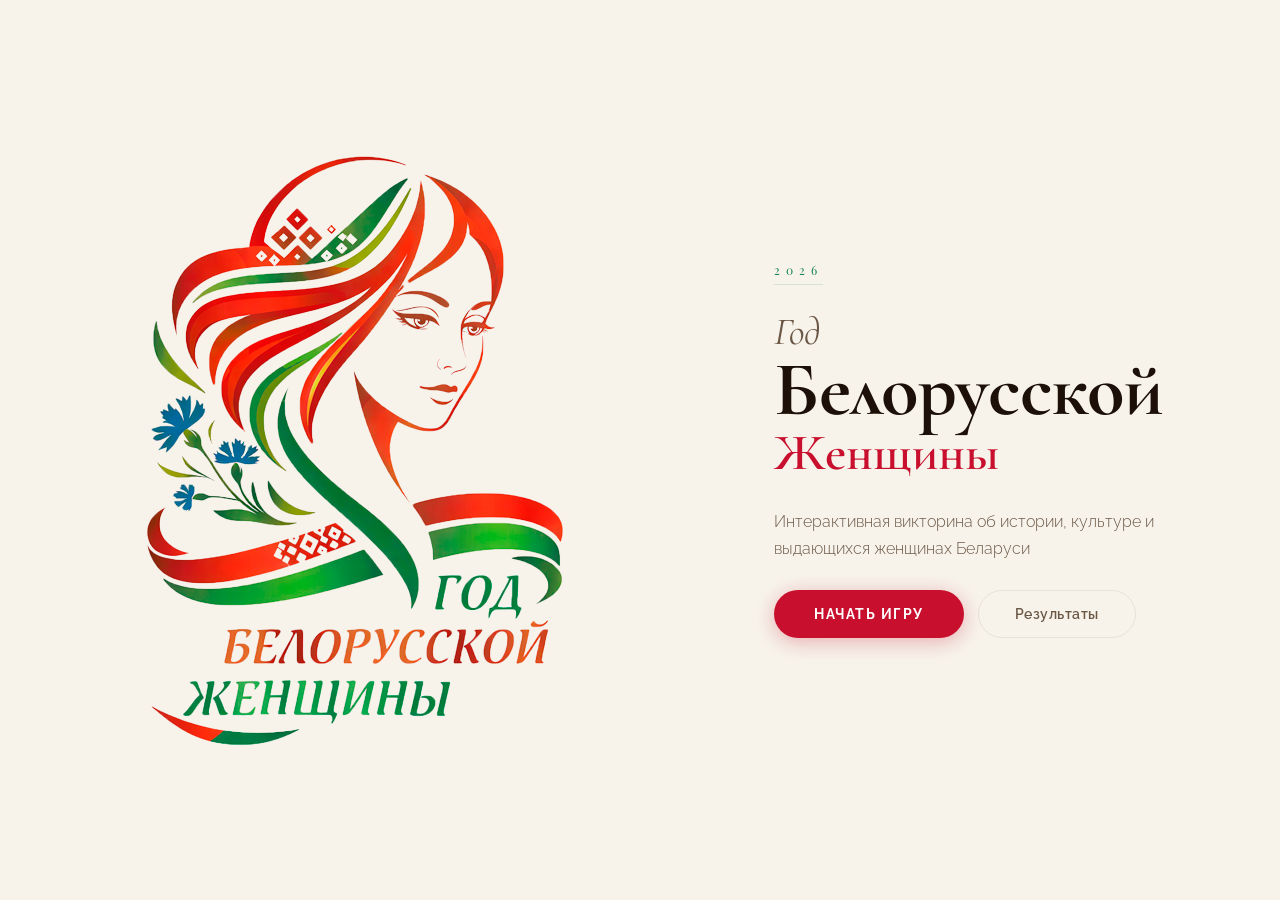
==== index.html @ 787e63ac "Add files via upload" ====
<!DOCTYPE html>
<html lang="ru">
<head>
<meta charset="UTF-8">
<meta name="viewport" content="width=device-width, initial-scale=1.0">
<title>Год Белорусской Женщины — 2025</title>
<link rel="preconnect" href="https://fonts.googleapis.com">
<link href="https://fonts.googleapis.com/css2?family=Cormorant+Garamond:ital,wght@0,400;0,600;0,700;1,400&family=Raleway:wght@300;400;600;700&family=Playfair+Display+SC:wght@400;700&display=swap" rel="stylesheet">
<link rel="stylesheet" href="style.css">
</head>
<body>

<canvas id="bg-canvas"></canvas>

<!-- ════════ ГЛАВНАЯ ════════ -->
<section id="screen-home" class="screen active">
  <div class="home-grid">
    <div class="home-left">
      <div class="year-badge">2026</div>
      <h1 class="home-title">
        <span class="line-sm">Год</span>
        <span class="line-lg">Белорусской</span>
        <span class="line-md">Женщины</span>
      </h1>
      <p class="home-desc">Интерактивная викторина об истории, культуре и выдающихся женщинах Беларуси</p>
      <div class="home-score-row" id="home-score-row" style="display:none">
        <div class="hs-score"><span class="hs-num" id="hs-num">0</span> очков</div>
        <div class="hs-level" id="hs-level">Новичок</div>
      </div>
      <div class="home-actions">
        <button class="cta-btn" onclick="showScreen('screen-menu')">Начать игру</button>
        <button class="ghost-btn" onclick="showScreen('screen-results')">Результаты</button>
      </div>
    </div>
    <div class="home-right">
      <img src="logo.png" alt="">
    </div>
  </div>
</section>

<!-- ════════ МЕНЮ ════════ -->
<section id="screen-menu" class="screen">
  <header class="top-bar">
    <button class="nav-back" onclick="showScreen('screen-home')">&#8592; Главная</button>
    <div class="top-bar-score">
      <span class="tbs-label">Очки</span>
      <span class="tbs-val" id="menu-score-val">0</span>
    </div>
  </header>
  <div class="page-head">
    <h2 class="page-title">Выберите задание</h2>
    <div class="title-rule"></div>
  </div>
  <div class="menu-grid" id="menu-grid">
    <div class="mcard" data-cat="famous" onclick="startQuiz('famous')">
      <div class="mcard-num">01</div>
      <div class="mcard-body">
        <h3 class="mcard-title">Известные женщины</h3>
        <p class="mcard-desc">Выдающиеся белоруски, вписавшие своё имя в историю</p>
        <div class="mcard-meta">
          <span class="mcard-count">10 вопросов</span>
          <div class="mcard-stars" id="stars-famous"></div>
        </div>
      </div>
    </div>
    <div class="mcard" data-cat="history" onclick="startQuiz('history')">
      <div class="mcard-num">02</div>
      <div class="mcard-body">
        <h3 class="mcard-title">История и культура</h3>
        <p class="mcard-desc">Традиции, праздники и культурное наследие Беларуси</p>
        <div class="mcard-meta">
          <span class="mcard-count">10 вопросов</span>
          <div class="mcard-stars" id="stars-history"></div>
        </div>
      </div>
    </div>
    <div class="mcard" data-cat="modern" onclick="startQuiz('modern')">
      <div class="mcard-num">03</div>
      <div class="mcard-body">
        <h3 class="mcard-title">Современность</h3>
        <p class="mcard-desc">Беларусь сегодня — достижения и современные реалии</p>
        <div class="mcard-meta">
          <span class="mcard-count">10 вопросов</span>
          <div class="mcard-stars" id="stars-modern"></div>
        </div>
      </div>
    </div>
    <div class="mcard" data-cat="puzzle" onclick="showScreen('screen-puzzle')">
      <div class="mcard-num">04</div>
      <div class="mcard-body">
        <h3 class="mcard-title">Пазл</h3>
        <p class="mcard-desc">Собери портрет и узнай историю выдающейся белоруски</p>
        <div class="mcard-meta">
          <span class="mcard-count">3 портрета</span>
          <div class="mcard-stars" id="stars-puzzle"></div>
        </div>
      </div>
    </div>
    <div class="mcard" data-cat="riddles" onclick="showScreen('screen-riddles')">
      <div class="mcard-num">05</div>
      <div class="mcard-body">
        <h3 class="mcard-title">Загадки</h3>
        <p class="mcard-desc">Ребусы и загадки о культуре, природе и истории Беларуси</p>
        <div class="mcard-meta">
          <span class="mcard-count">8 загадок</span>
          <div class="mcard-stars" id="stars-riddles"></div>
        </div>
      </div>
    </div>
    <div class="mcard" data-cat="flower" onclick="showScreen('screen-flower')">
      <div class="mcard-num">06</div>
      <div class="mcard-body">
        <h3 class="mcard-title">Цветок качеств</h3>
        <p class="mcard-desc">Семь прекрасных граней белорусской женщины</p>
        <div class="mcard-meta">
          <span class="mcard-count">7 качеств</span>
        </div>
      </div>
    </div>
    <div class="mcard mcard-results" onclick="showScreen('screen-results')">
      <div class="mcard-num">&#9670;</div>
      <div class="mcard-body">
        <h3 class="mcard-title">Мои результаты</h3>
        <p class="mcard-desc">Достижения, уровень и итоговый счёт</p>
        <div class="mcard-meta">
          <span class="mcard-count" id="menu-total-score">0 очков</span>
        </div>
      </div>
    </div>
  </div>
</section>

<!-- ════════ ВИКТОРИНА ════════ -->
<section id="screen-quiz" class="screen">
  <header class="top-bar">
    <button class="nav-back" onclick="exitQuiz()">&#8592; Меню</button>
    <div class="quiz-hud">
      <div class="hud-timer" id="hud-timer">
        <div class="timer-ring-wrap">
          <svg class="timer-ring" viewBox="0 0 56 56">
            <circle cx="28" cy="28" r="24" fill="none" stroke="rgba(255,255,255,0.08)" stroke-width="3"/>
            <circle id="timer-arc" cx="28" cy="28" r="24" fill="none" stroke="#C8102E" stroke-width="3"
              stroke-dasharray="150.8" stroke-dashoffset="0" stroke-linecap="round"
              transform="rotate(-90 28 28)"/>
          </svg>
          <span class="timer-num" id="timer-num">30</span>
        </div>
      </div>
      <div class="hud-info">
        <span class="hud-q">Вопрос <b id="q-num">1</b> / <b id="q-total">10</b></span>
        <span class="hud-pts"><span id="quiz-pts">0</span> очков</span>
      </div>
    </div>
  </header>
  <div class="quiz-progress-bar"><div class="quiz-progress-fill" id="quiz-prog-fill"></div></div>
  <div class="quiz-wrap">
    <div class="quiz-category-tag" id="quiz-cat-tag">Категория</div>
    <h2 class="quiz-question" id="quiz-question">Вопрос загружается...</h2>
    <div class="quiz-options" id="quiz-options"></div>
    <div class="quiz-fact-box" id="quiz-fact-box" style="display:none"></div>
  </div>
</section>

<!-- ════════ ПАЗЛ ════════ -->
<section id="screen-puzzle" class="screen">
  <header class="top-bar">
    <button class="nav-back" onclick="showScreen('screen-menu')">&#8592; Меню</button>
    <div class="top-bar-title">Пазл</div>
  </header>
  <div id="pz-selector">
    <div class="page-head">
      <h2 class="page-title">Выберите портрет</h2>
      <div class="title-rule"></div>
    </div>
    <div class="pz-choices" id="pz-choices"></div>
  </div>
  <div id="pz-game" style="display:none">
    <div class="pz-game-header">
      <div class="pz-game-title" id="pz-game-title">Портрет</div>
      <div class="pz-game-actions">
        <button class="ghost-btn sm" onclick="shufflePuzzle()">Перемешать</button>
        <button class="ghost-btn sm" onclick="initPuzzleScreen()">Другой</button>
      </div>
    </div>
    <div class="pz-arena">
      <div class="pz-col">
        <div class="pz-col-label">Фрагменты</div>
        <div class="pz-source" id="pz-source"></div>
      </div>
      <div class="pz-col">
        <div class="pz-col-label">Собирайте здесь</div>
        <div class="pz-canvas" id="pz-canvas"></div>
        <div class="pz-progress-text" id="pz-progress-text">0 / 9 на месте</div>
      </div>
    </div>
  </div>
  <div class="pz-fact-overlay" id="pz-fact-overlay" style="display:none">
    <div class="pz-fact-card">
      <div class="pz-fact-label">Собрано!</div>
      <h3 class="pz-fact-name" id="pz-fact-name"></h3>
      <p class="pz-fact-text" id="pz-fact-text"></p>
      <button class="cta-btn" onclick="nextPuzzle()">Следующий портрет</button>
    </div>
  </div>
</section>

<!-- ════════ ЗАГАДКИ ════════ -->
<section id="screen-riddles" class="screen">
  <header class="top-bar">
    <button class="nav-back" onclick="showScreen('screen-menu')">&#8592; Меню</button>
    <div class="top-bar-score">
      <span class="tbs-label">Загадка</span>
      <span class="tbs-val"><span id="rd-num">1</span> / <span id="rd-total">8</span></span>
    </div>
  </header>
  <div class="rd-wrap">
    <div class="rd-card">
      <div class="rd-number" id="rd-card-num">01</div>
      <div class="rd-visual" id="rd-visual"></div>
      <p class="rd-text" id="rd-text">Загадка...</p>
      <div class="rd-input-row">
        <input type="text" class="rd-input" id="rd-input" placeholder="Ваш ответ..." onkeydown="if(event.key==='Enter')checkRiddle()">
        <button class="cta-btn sm" onclick="checkRiddle()">Проверить</button>
      </div>
      <div class="rd-hint-toggle" onclick="toggleHint()">Подсказка</div>
      <div class="rd-hint" id="rd-hint" style="display:none"></div>
      <div class="rd-feedback" id="rd-feedback" style="display:none"></div>
    </div>
    <div class="rd-nav">
      <button class="ghost-btn sm" onclick="goRiddle(-1)">&#8592; Назад</button>
      <div class="rd-dots" id="rd-dots"></div>
      <button class="ghost-btn sm" onclick="goRiddle(1)">Далее &#8594;</button>
    </div>
  </div>
</section>

<!-- ════════ РЕЗУЛЬТАТЫ ════════ -->
<section id="screen-results" class="screen">
  <header class="top-bar">
    <button class="nav-back" onclick="showScreen('screen-menu')">&#8592; Меню</button>
  </header>
  <div class="results-wrap">
    <div class="results-hero">
      <div class="results-score-big" id="results-score-big">0</div>
      <div class="results-score-label">очков</div>
      <div class="results-level-tag" id="results-level-tag">Новичок</div>
    </div>
    <div class="results-rule"></div>
    <h3 class="results-ach-title">Прогресс по разделам</h3>
    <div class="ach-grid" id="ach-grid"></div>
    <div class="results-actions">
      <button class="cta-btn" onclick="showScreen('screen-menu')">К заданиям</button>
      <button class="ghost-btn" onclick="confirmReset()">Сбросить прогресс</button>
    </div>
  </div>
</section>

<!-- ════════ ОВЕРЛЕЙ: итог викторины ════════ -->
<div class="overlay" id="quiz-overlay" style="display:none">
  <div class="overlay-panel">
    <div class="ovl-grade" id="ovl-grade">Отлично</div>
    <div class="ovl-score-num" id="ovl-score-num">0</div>
    <div class="ovl-score-label">очков в этом раунде</div>
    <div class="ovl-stars" id="ovl-stars"></div>
    <div class="ovl-btns">
      <button class="cta-btn" onclick="closeQuizOverlay()">Продолжить</button>
      <button class="ghost-btn" onclick="retryQuiz()">Повторить</button>
    </div>
  </div>
</div>


<!-- ════════ ЦВЕТОК КАЧЕСТВ ════════ -->
<section id="screen-flower" class="screen">
  <header class="top-bar">
    <button class="nav-back" onclick="showScreen('screen-menu')">&#8592; Меню</button>
    <div class="top-bar-title">Цветок качеств</div>
  </header>

  <div class="flower-wrap">
    <div class="flower-subtitle">Семь граней белорусской женщины</div>
    <div class="flower-container" id="flower-container">
      <!-- hexagons rendered by JS -->
    </div>
  </div>

  <!-- Modal -->
  <div class="flower-modal-bg" id="flower-modal-bg" onclick="closeFlowerModal()">
    <div class="flower-modal" id="flower-modal" onclick="event.stopPropagation()">
      <button class="flower-modal-close" onclick="closeFlowerModal()">&#215;</button>
      <div class="flower-modal-icon" id="flower-modal-icon"></div>
      <h3 class="flower-modal-title" id="flower-modal-title"></h3>
      <p class="flower-modal-text" id="flower-modal-text"></p>
    </div>
  </div>
</section>

<script src="script.js"></script>
</body>
</html>
---- style.css ----
/* ══════════════════════════════════════════
   ГОД БЕЛОРУССКОЙ ЖЕНЩИНЫ — Style Sheet
   Aesthetic: Modern Belarusian — Light, Folk, Refined
   Palette: Crimson · Forest Green · Ivory White · Warm Gold
   ══════════════════════════════════════════ */

/* ── RESET & ROOT ── */
*, *::before, *::after { box-sizing: border-box; margin: 0; padding: 0; }
html { font-size: 16px; scroll-behavior: smooth; }

:root {
  --red:          #C8102E;
  --red-vivid:    #e0112f;
  --red-dark:     #9a0d22;
  --red-muted:    rgba(200,16,46,0.08);
  --red-soft:     rgba(200,16,46,0.12);
  --green:        #007A3D;
  --green-vivid:  #00913f;
  --green-muted:  rgba(0,122,61,0.1);
  --green-soft:   rgba(0,122,61,0.06);
  --gold:         #B8860B;
  --gold-light:   #D4A843;
  --gold-dim:     rgba(184,134,11,0.12);
  --ivory:        #F7F3EB;
  --warm-white:   #F7F3EB;
  --linen:        #F7F3EB;

  --bg:           #F7F3EB;
  --bg1:          #F7F3EB;
  --bg2:          #F7F3EB;
  --bg3:          #F7F3EB;
  --surface:      #F7F3EB;
  --surface-h:    #F7F3EB;
  --border:       rgba(200,16,46,0.15);
  --border-gold:  rgba(184,134,11,0.2);
  --border-green: rgba(0,122,61,0.15);
  --border-light: rgba(0,0,0,0.07);

  --text:         #1C1008;
  --text-2:       #6B5745;
  --text-3:       #A08878;
  --text-inv:     #F7F3EB;

  --radius-sm:    10px;
  --radius-md:    18px;
  --radius-lg:    28px;
  --shadow-red:   0 8px 40px rgba(200,16,46,0.18);
  --shadow-green: 0 8px 40px rgba(0,122,61,0.14);
  --shadow-card:  0 2px 20px rgba(0,0,0,0.07), 0 1px 4px rgba(0,0,0,0.04);
  --shadow-dark:  0 16px 60px rgba(0,0,0,0.15);
  --transition:   0.4s cubic-bezier(0.25, 0.46, 0.45, 0.94);
  --spring:       0.45s cubic-bezier(0.34, 1.56, 0.64, 1);

  --font-display: 'Cormorant Garamond', Georgia, serif;
  --font-ui:      'Raleway', system-ui, sans-serif;
  --font-caps:    'Playfair Display SC', Georgia, serif;
  --font-num:     'Cormorant Garamond', Georgia, serif;
}

body {
  font-family: var(--font-ui);
  background: var(--bg);
  color: var(--text);
  min-height: 100vh;
  overflow-x: hidden;
  -webkit-font-smoothing: antialiased;
}

body::before {
  content: '';
  position: fixed; inset: 0;
  background-image:
    radial-gradient(circle at 20% 20%, rgba(0,122,61,0.04) 0%, transparent 50%),
    radial-gradient(circle at 80% 80%, rgba(200,16,46,0.04) 0%, transparent 50%);
  pointer-events: none; z-index: 0;
}

#bg-canvas {
  position: fixed; inset: 0;
  width: 100%; height: 100%;
  pointer-events: none; z-index: 0;
  opacity: 0.35;
}

.screen {
  display: none;
  min-height: 100vh;
  position: relative; z-index: 1;
}
.screen.active { display: block; }

@keyframes screenIn {
  from { opacity: 0; transform: translateY(16px); }
  to   { opacity: 1; transform: translateY(0); }
}
.screen.active { animation: screenIn 0.5s var(--transition) both; }

/* HOME */
#screen-home {
  display: none;
  min-height: 100vh;
  align-items: stretch;
}
#screen-home.active { display: flex; }

.home-grid {
  display: grid;
  grid-template-columns: 1fr 1fr;
  min-height: 100vh;
  width: 100%;
}

.home-left::before { display: none; }

.home-left {
  order: 2;
  display: flex;
  flex-direction: column;
  justify-content: center;
  padding: 80px 64px;
  gap: 28px;
  background: linear-gradient(165deg, var(--ivory) 0%, var(--warm-white) 60%, var(--linen) 100%);
  position: relative;
}


.year-badge {
  font-family: var(--font-caps);
  font-size: 12px; letter-spacing: 6px;
  color: var(--green); opacity: 0.9;
  display: inline-block;
  border-bottom: 1px solid var(--border-green);
  padding-bottom: 6px;
  width: fit-content;
}

.home-title {
  display: flex; flex-direction: column;
  gap: 0;
  font-family: var(--font-display);
  font-weight: 700;
  line-height: 1;
  color: var(--text);
}
.home-title .line-sm  { font-size: clamp(28px, 3vw, 44px); font-weight: 400; font-style: italic; color: var(--text-2); }
.home-title .line-lg  { font-size: clamp(52px, 6vw, 96px); color: var(--text); letter-spacing: -1px; }
.home-title .line-md  { font-size: clamp(32px, 4vw, 60px); color: var(--red); font-weight: 600; }

.home-desc {
  font-size: 16px; color: var(--text-2);
  line-height: 1.7; max-width: 420px;
  font-weight: 300;
}

.home-score-row {
  display: flex; align-items: center; gap: 20px;
  padding: 16px 24px;
  background: var(--surface);
  border: 1px solid var(--border-gold);
  border-radius: var(--radius-md);
  width: fit-content;
  box-shadow: var(--shadow-card);
}
.hs-num {
  font-family: var(--font-num);
  font-size: 36px; font-weight: 700;
  color: var(--gold);
  line-height: 1;
}
.hs-level {
  font-family: var(--font-caps);
  font-size: 12px; letter-spacing: 3px;
  color: var(--text-3);
  border-left: 1px solid var(--border-light);
  padding-left: 20px;
}

.home-actions { display: flex; gap: 14px; align-items: center; }

/* .home-right {
  order: 1;
  position: relative;
  display: flex; align-items: center; justify-content: center;
  background: linear-gradient(145deg, #007A3D 0%, #005c2e 100%);
  background: linear-gradient(165deg, var(--ivory) 0%, var(--warm-white) 60%, var(--linen) 100%);
  overflow: hidden;
} */

.home-right {
  display: flex;
  flex-direction: column;
  justify-content: center;
  padding: 80px 64px;
  gap: 28px;
  background: linear-gradient(165deg, var(--ivory) 0%, var(--warm-white) 60%, var(--linen) 100%);
  position: relative;
}

/* .home-right::before {
  content: '';
  position: absolute; inset: 0;
  background: linear-gradient(90deg, var(--red) 60%, var(--green) 60%);
  background-image:
    repeating-linear-gradient(45deg, rgba(255,255,255,0.03) 0px, rgba(255,255,255,0.03) 1px, transparent 1px, transparent 20px),
    repeating-linear-gradient(-45deg, rgba(255,255,255,0.03) 0px, rgba(255,255,255,0.03) 1px, transparent 1px, transparent 20px);
  pointer-events: none;
} */



.ornament-ring {
  position: absolute;
  border-radius: 50%;
  border: 1px solid rgba(255,255,255,0.08);
}
.ring-1 { width: 340px; height: 340px; opacity: 0.6; animation: rotate 30s linear infinite; }
.ring-2 { width: 500px; height: 500px; opacity: 0.3; animation: rotate 45s linear infinite reverse; border-color: rgba(255,255,255,0.05); }
.ring-3 { width: 660px; height: 660px; opacity: 0.15; animation: rotate 60s linear infinite; }
@keyframes rotate { to { transform: rotate(360deg); } }

.cross-mark {
  position: absolute;
  font-size: 120px; color: rgba(255,255,255,0.05);
  font-family: var(--font-display);
  z-index: 0;
}

.folk-svg { width: 340px; height: 340px; position: relative; z-index: 1; }

/* TOP BAR */
.top-bar {
  display: flex; align-items: center; justify-content: space-between;
  padding: 20px 48px;
  background: rgba(251,248,242,0.94);
  backdrop-filter: blur(20px);
  border-bottom: 1px solid var(--border-light);
  position: sticky; top: 0; z-index: 20;
  position: relative;
}

.top-bar::after {
  content: '';
  position: absolute; left: 0; right: 0; bottom: 0;
  height: 3px;
  background: linear-gradient(90deg, var(--red) 60%, var(--green) 60%);
  opacity: 0.6;
}

.nav-back {
  background: none; border: none;
  font-family: var(--font-ui); font-size: 14px;
  color: var(--text-2); cursor: pointer;
  padding: 8px 16px; border-radius: 8px;
  transition: 0.2s; letter-spacing: 0.5px;
}
.nav-back:hover { color: var(--red); background: var(--red-muted); }

.top-bar-score { display: flex; flex-direction: column; align-items: flex-end; }
.tbs-label { font-size: 11px; letter-spacing: 2px; color: var(--text-3); text-transform: uppercase; }
.tbs-val {
  font-family: var(--font-num);
  font-size: 24px; font-weight: 600; color: var(--green);
  line-height: 1;
}
.top-bar-title {
  font-family: var(--font-caps);
  font-size: 14px; letter-spacing: 4px; color: var(--text-2);
}

/* BUTTONS */
.cta-btn {
  font-family: var(--font-ui);
  font-size: 14px; font-weight: 700;
  letter-spacing: 1.5px; text-transform: uppercase;
  background: var(--red);
  color: #fff;
  border: none; border-radius: 50px;
  padding: 16px 40px;
  cursor: pointer;
  transition: var(--spring);
  position: relative; overflow: hidden;
  box-shadow: 0 4px 20px rgba(200,16,46,0.3);
}
.cta-btn::before {
  content: '';
  position: absolute; inset: 0;
  background: linear-gradient(135deg, rgba(255,255,255,0.18), transparent);
  opacity: 0; transition: 0.3s;
}
.cta-btn:hover { transform: translateY(-3px); box-shadow: 0 10px 32px rgba(200,16,46,0.4); }
.cta-btn:hover::before { opacity: 1; }
.cta-btn:active { transform: scale(0.96); }
.cta-btn.sm { padding: 10px 22px; font-size: 12px; }

.ghost-btn {
  font-family: var(--font-ui);
  font-size: 14px; font-weight: 600;
  letter-spacing: 0.5px;
  background: transparent;
  color: var(--text-2);
  border: 1.5px solid var(--border-light);
  border-radius: 50px;
  padding: 15px 36px;
  cursor: pointer;
  transition: var(--transition);
}
.ghost-btn:hover { border-color: var(--red); color: var(--red); background: var(--red-muted); }
.ghost-btn.sm { padding: 9px 20px; font-size: 13px; }

/* PAGE HEADS */
.page-head {
  text-align: center;
  padding: 52px 48px 16px;
}
.page-title {
  font-family: var(--font-display);
  font-size: clamp(32px, 4vw, 56px);
  font-weight: 600; color: var(--text);
  letter-spacing: -0.5px;
}
.title-rule {
  width: 60px; height: 3px;
  background: linear-gradient(90deg, var(--red), var(--green));
  margin: 16px auto 0;
  border-radius: 2px;
}

/* MENU */
.menu-grid {
  display: grid;
  grid-template-columns: repeat(3, 1fr);
  gap: 20px;
  max-width: 1200px; margin: 0 auto;
  padding: 32px 48px 60px;
}

.mcard {
  background: var(--surface);
  border: 1px solid var(--border-light);
  border-radius: var(--radius-md);
  padding: 36px 32px;
  cursor: pointer;
  transition: var(--spring);
  display: flex; gap: 24px;
  position: relative; overflow: hidden;
  box-shadow: var(--shadow-card);
}
.mcard::before {
  content: '';
  position: absolute; left: 0; top: 0; bottom: 0;
  width: 4px;
  background: linear-gradient(to bottom, var(--red), var(--green));
  opacity: 0; transition: 0.3s;
  border-radius: 0 2px 2px 0;
}
.mcard:hover { transform: translateY(-6px) scale(1.01); border-color: rgba(200,16,46,0.2); box-shadow: var(--shadow-red); }
.mcard:hover::before { opacity: 1; }
.mcard:hover .mcard-num { color: var(--red); }

.mcard-num {
  font-family: var(--font-num);
  font-size: 52px; font-weight: 700;
  color: rgba(0,0,0,0.06);
  line-height: 1; flex-shrink: 0;
  transition: var(--transition);
  letter-spacing: -2px;
  align-self: flex-start;
}

.mcard-body { flex: 1; }
.mcard-title {
  font-family: var(--font-display);
  font-size: 22px; font-weight: 600;
  color: var(--text); margin-bottom: 10px;
}
.mcard-desc { font-size: 14px; color: var(--text-2); line-height: 1.6; margin-bottom: 20px; font-weight: 300; }
.mcard-meta { display: flex; align-items: center; justify-content: space-between; }
.mcard-count { font-size: 12px; color: var(--text-3); letter-spacing: 1px; }
.mcard-stars {
  font-size: 16px; color: var(--gold);
  letter-spacing: 2px; opacity: 0.8;
}
.mcard-results { border-color: var(--border-gold); background: linear-gradient(135deg, #fffbf0, var(--surface)); grid-column: 1 / -1; max-width: 420px; margin: 0 auto; width: 100%; }
.mcard-results .mcard-num { color: rgba(184,134,11,0.1); }
.mcard-results:hover .mcard-num { color: var(--gold); }

/* QUIZ */
.quiz-hud { display: flex; align-items: center; gap: 32px; }

.hud-timer { position: relative; }
.timer-ring-wrap {
  position: relative; width: 56px; height: 56px;
  display: flex; align-items: center; justify-content: center;
}
.timer-ring { position: absolute; inset: 0; width: 100%; height: 100%; }
.timer-num {
  font-family: var(--font-num);
  font-size: 22px; font-weight: 700;
  color: var(--text); z-index: 1;
  line-height: 1;
}
.timer-num.urgent { color: var(--red-vivid); }

.hud-info { display: flex; flex-direction: column; align-items: flex-end; gap: 2px; }
.hud-q { font-size: 13px; color: var(--text-2); }
.hud-pts {
  font-family: var(--font-num);
  font-size: 22px; color: var(--green); line-height: 1;
}

.quiz-progress-bar { height: 4px; background: var(--linen); }
.quiz-progress-fill { height: 100%; background: linear-gradient(90deg, var(--red), var(--green)); transition: width 0.6s ease; width: 0; }

.quiz-wrap {
  max-width: 780px; margin: 0 auto;
  padding: 56px 48px;
}

.quiz-category-tag {
  font-family: var(--font-caps);
  font-size: 11px; letter-spacing: 4px;
  color: var(--green); opacity: 0.85;
  margin-bottom: 20px;
}

.quiz-question {
  font-family: var(--font-display);
  font-size: clamp(26px, 3.5vw, 40px);
  font-weight: 600; line-height: 1.3;
  color: var(--text); margin-bottom: 40px;
}

.quiz-options { display: flex; flex-direction: column; gap: 14px; }

.q-opt {
  display: flex; align-items: center; gap: 20px;
  background: var(--surface);
  border: 1.5px solid var(--border-light);
  border-radius: var(--radius-sm);
  padding: 20px 28px;
  cursor: pointer;
  transition: var(--spring);
  text-align: left;
  font-family: var(--font-ui); font-size: 17px;
  color: var(--text);
  box-shadow: var(--shadow-card);
}
.q-opt:hover { border-color: rgba(200,16,46,0.4); background: var(--red-muted); transform: translateX(6px); }
.q-opt.correct { border-color: var(--green); background: var(--green-muted); color: var(--green); }
.q-opt.wrong   { border-color: var(--red); background: var(--red-muted); color: var(--red-dark); }
.q-opt.disabled { pointer-events: none; }

.opt-letter {
  width: 36px; height: 36px; border-radius: 50%;
  border: 1.5px solid var(--border-light);
  display: flex; align-items: center; justify-content: center;
  font-family: var(--font-caps); font-size: 14px; letter-spacing: 0;
  color: var(--text-2); flex-shrink: 0;
  transition: 0.2s;
}
.q-opt:hover .opt-letter { border-color: var(--red); color: var(--red); }
.q-opt.correct .opt-letter { border-color: var(--green); color: var(--green); }
.q-opt.wrong   .opt-letter { border-color: var(--red); color: var(--red); }

.quiz-fact-box {
  margin-top: 24px; padding: 20px 28px;
  border-radius: var(--radius-sm);
  font-size: 15px; line-height: 1.6; font-weight: 300;
  border-left: 3px solid transparent;
}
.quiz-fact-box.correct { border-color: var(--green); background: var(--green-soft); color: var(--green); }
.quiz-fact-box.wrong   { border-color: var(--red); background: var(--red-muted); color: var(--red-dark); }

/* PUZZLE */
.pz-choices {
  display: flex; flex-wrap: wrap; justify-content: center;
  gap: 24px; padding: 24px 48px 60px;
  max-width: 1000px; margin: 0 auto;
}

.pz-choice {
  background: var(--surface);
  border: 1px solid var(--border-light);
  border-radius: var(--radius-md);
  padding: 40px 48px;
  cursor: pointer;
  transition: var(--spring);
  text-align: center; min-width: 220px;
  display: flex; flex-direction: column; align-items: center; gap: 16px;
  box-shadow: var(--shadow-card);
}
.pz-choice:hover { border-color: var(--red); transform: translateY(-6px); box-shadow: var(--shadow-red); }
.pz-choice-icon {
  width: 64px; height: 64px; border-radius: 50%;
  background: var(--red-muted);
  border: 1.5px solid rgba(200,16,46,0.2);
  display: flex; align-items: center; justify-content: center;
  font-family: var(--font-caps); font-size: 24px; color: var(--red);
}
.pz-choice-name {
  font-family: var(--font-display);
  font-size: 20px; font-weight: 600; color: var(--text);
}
.pz-choice-done {
  font-size: 12px; color: var(--green); letter-spacing: 1px;
}

.pz-game-header {
  display: flex; align-items: center; justify-content: space-between;
  padding: 24px 48px 12px;
}
.pz-game-title {
  font-family: var(--font-display);
  font-size: 28px; font-weight: 600; color: var(--text);
}
.pz-game-actions { display: flex; gap: 10px; }

.pz-arena {
  display: flex; gap: 40px; justify-content: center; align-items: flex-start;
  padding: 16px 48px 60px;
  flex-wrap: wrap;
}
.pz-col { display: flex; flex-direction: column; gap: 14px; }
.pz-col-label {
  font-family: var(--font-caps);
  font-size: 11px; letter-spacing: 3px;
  color: var(--text-3); text-align: center;
}

.pz-source, .pz-canvas {
  display: grid;
  grid-template-columns: repeat(3, 140px);
  grid-template-rows: repeat(3, 140px);
  gap: 3px;
  border: 1px solid var(--border-light);
  border-radius: var(--radius-sm);
  overflow: hidden;
  background: var(--linen);
  box-shadow: var(--shadow-card);
}

.pz-piece {
  width: 140px; height: 140px;
  cursor: grab;
  overflow: hidden;
  position: relative;
  transition: 0.2s;
  user-select: none;
}
.pz-piece:hover { transform: scale(1.04); z-index: 5; filter: brightness(1.08); }
.pz-piece.dragging { opacity: 0.45; cursor: grabbing; transform: scale(0.95); }

.pz-piece-inner {
  width: 100%; height: 100%;
  display: flex; align-items: center; justify-content: center;
}

.pz-piece-inner.has-img {
  background-size: 420px 420px;
  background-repeat: no-repeat;
}

.pz-piece-num {
  font-family: var(--font-num);
  font-size: 48px; font-weight: 700;
  color: rgba(0,0,0,0.12);
}

.pz-slot {
  width: 140px; height: 140px;
  border: 2px dashed rgba(0,0,0,0.12);
  display: flex; align-items: center; justify-content: center;
  transition: 0.2s; position: relative; overflow: hidden;
}
.pz-slot.drag-over  { border-color: var(--red); background: var(--red-muted); }
.pz-slot.filled     { border-style: solid; border-color: rgba(0,122,61,0.35); }
.pz-slot.correct    { border-color: var(--green); }

.pz-slot-num {
  font-family: var(--font-num);
  font-size: 40px; font-weight: 300;
  color: rgba(0,0,0,0.07);
}

.pz-progress-text {
  font-family: var(--font-num);
  font-size: 20px; color: var(--green);
  text-align: center; font-weight: 400;
}

.pz-fact-overlay {
  position: fixed; inset: 0; z-index: 50;
  background: rgba(251,248,242,0.88); backdrop-filter: blur(12px);
  display: flex; align-items: center; justify-content: center;
  padding: 40px;
}
.pz-fact-card {
  background: #fff;
  border: 1px solid var(--border-light);
  border-radius: var(--radius-lg);
  padding: 56px 52px;
  max-width: 560px; width: 100%;
  text-align: center;
  box-shadow: var(--shadow-dark);
  animation: popIn 0.45s var(--spring) both;
  border-top: 4px solid var(--red);
}
@keyframes popIn { from { transform: scale(0.85); opacity: 0; } to { transform: scale(1); opacity: 1; } }
.pz-fact-label {
  font-family: var(--font-caps);
  font-size: 11px; letter-spacing: 4px;
  color: var(--green); margin-bottom: 16px;
}
.pz-fact-name {
  font-family: var(--font-display);
  font-size: 34px; color: var(--text); margin-bottom: 20px; font-weight: 700;
}
.pz-fact-text {
  color: var(--text-2); line-height: 1.75; font-size: 16px;
  font-weight: 300; margin-bottom: 36px;
}

/* RIDDLES */
.rd-wrap { max-width: 720px; margin: 0 auto; padding: 40px 48px 60px; }

.rd-card {
  background: #fff;
  border: 1px solid var(--border-light);
  border-radius: var(--radius-lg);
  padding: 52px 48px;
  margin-bottom: 28px;
  position: relative;
  box-shadow: var(--shadow-card);
}

.rd-number {
  font-family: var(--font-num);
  font-size: 120px; font-weight: 700;
  color: rgba(200,16,46,0.05);
  position: absolute; top: 20px; right: 32px;
  line-height: 1; pointer-events: none;
  letter-spacing: -4px;
}

.rd-visual {
  font-size: 60px; letter-spacing: 12px;
  min-height: 70px; display: flex; align-items: center; justify-content: center;
  color: var(--gold); margin-bottom: 24px;
  font-family: var(--font-display); font-style: italic;
}

.rd-text {
  font-family: var(--font-display);
  font-size: clamp(20px, 2.8vw, 28px);
  color: var(--text); line-height: 1.5;
  margin-bottom: 36px; text-align: center;
}

.rd-input-row { display: flex; gap: 12px; justify-content: center; margin-bottom: 20px; flex-wrap: wrap; }

.rd-input {
  flex: 1; max-width: 360px;
  background: var(--bg1);
  border: 1.5px solid var(--border-light);
  border-radius: var(--radius-sm);
  padding: 16px 22px;
  font-family: var(--font-ui); font-size: 16px;
  color: var(--text); outline: none;
  transition: 0.2s;
}
.rd-input:focus { border-color: var(--red); background: var(--red-muted); box-shadow: 0 0 0 3px rgba(200,16,46,0.06); }

.rd-hint-toggle {
  text-align: center;
  font-size: 13px; color: var(--text-3);
  cursor: pointer; text-decoration: underline;
  text-underline-offset: 3px; transition: 0.2s;
  margin-bottom: 16px;
  display: block;
  letter-spacing: 0.5px;
}
.rd-hint-toggle:hover { color: var(--green); }

.rd-hint {
  background: var(--green-soft);
  border: 1px solid var(--border-green);
  border-radius: var(--radius-sm);
  padding: 14px 20px;
  font-size: 14px; color: var(--green);
  margin-bottom: 12px; line-height: 1.5;
}

.rd-feedback {
  border-radius: var(--radius-sm); padding: 16px 20px;
  font-size: 15px; line-height: 1.6; margin-top: 12px;
}
.rd-feedback.ok  { background: var(--green-muted); border: 1px solid rgba(0,122,61,0.25); color: var(--green); }
.rd-feedback.err { background: var(--red-muted); border: 1px solid rgba(200,16,46,0.2); color: var(--red-dark); }

.rd-nav { display: flex; align-items: center; justify-content: space-between; }
.rd-dots { display: flex; gap: 10px; }
.rd-dot {
  width: 10px; height: 10px; border-radius: 50%;
  background: var(--linen); cursor: pointer; transition: 0.2s;
  border: 1px solid var(--border-light);
}
.rd-dot.active { background: var(--red); border-color: var(--red); }
.rd-dot.done   { background: var(--green); border-color: var(--green); }

/* RESULTS */
.results-wrap {
  max-width: 800px; margin: 0 auto;
  padding: 64px 48px;
  display: flex; flex-direction: column; align-items: center; gap: 32px;
}

.results-hero { text-align: center; }
.results-score-big {
  font-family: var(--font-num);
  font-size: clamp(80px, 12vw, 140px); font-weight: 700;
  line-height: 1; color: var(--green);
  text-shadow: 0 0 60px rgba(0,122,61,0.15);
  animation: scoreIn 0.8s var(--spring) both;
}
@keyframes scoreIn { from { transform: scale(0.6); opacity: 0; } to { transform: scale(1); opacity: 1; } }
.results-score-label { font-size: 16px; color: var(--text-3); letter-spacing: 2px; margin-top: 4px; }
.results-level-tag {
  display: inline-block;
  font-family: var(--font-caps);
  font-size: 13px; letter-spacing: 4px;
  color: var(--red);
  border: 1.5px solid rgba(200,16,46,0.25);
  padding: 8px 24px; border-radius: 30px;
  margin-top: 20px;
}

.results-rule { width: 1px; height: 60px; background: var(--border-light); }
.results-ach-title {
  font-family: var(--font-display);
  font-size: 24px; color: var(--text-2); font-weight: 400;
  text-align: center;
}

.ach-grid { display: flex; flex-wrap: wrap; justify-content: center; gap: 14px; max-width: 680px; }
.ach-item {
  background: #fff;
  border: 1px solid var(--border-light);
  border-radius: var(--radius-md);
  padding: 22px 28px;
  text-align: center; min-width: 140px;
  transition: 0.2s;
  box-shadow: var(--shadow-card);
}
.ach-item.done { border-color: var(--border-gold); background: linear-gradient(135deg, #fffbf0, #fff); }
.ach-icon { font-size: 28px; margin-bottom: 8px; display: block; font-family: var(--font-caps); color: var(--text-3); }
.ach-item.done .ach-icon { color: var(--gold); }
.ach-label { font-size: 13px; color: var(--text-3); font-weight: 300; }
.ach-item.done .ach-label { color: var(--gold); }

.results-actions { display: flex; gap: 14px; flex-wrap: wrap; justify-content: center; }

/* QUIZ OVERLAY */
.overlay {
  position: fixed; inset: 0; z-index: 100;
  background: rgba(251,248,242,0.85); backdrop-filter: blur(12px);
  display: flex; align-items: center; justify-content: center;
  padding: 40px;
}
.overlay-panel {
  background: #fff;
  border: 1px solid var(--border-light);
  border-radius: var(--radius-lg);
  padding: 60px 52px;
  max-width: 480px; width: 100%;
  text-align: center;
  box-shadow: var(--shadow-dark);
  animation: popIn 0.4s var(--spring) both;
  border-top: 4px solid var(--red);
}

.ovl-grade {
  font-family: var(--font-caps);
  font-size: 12px; letter-spacing: 5px;
  color: var(--green); margin-bottom: 20px;
}
.ovl-score-num {
  font-family: var(--font-num);
  font-size: 80px; font-weight: 700;
  color: var(--text); line-height: 1;
}
.ovl-score-label { font-size: 14px; color: var(--text-3); letter-spacing: 1px; margin-bottom: 20px; }
.ovl-stars {
  font-size: 28px; color: var(--gold);
  letter-spacing: 8px; margin-bottom: 36px;
  font-family: var(--font-display);
}
.ovl-btns { display: flex; gap: 12px; justify-content: center; flex-wrap: wrap; }

/* SCROLLBAR */
::-webkit-scrollbar { width: 6px; }
::-webkit-scrollbar-track { background: var(--linen); }
::-webkit-scrollbar-thumb { background: var(--red); border-radius: 3px; }

/* RESPONSIVE */
@media (max-width: 1024px) {
  .home-grid { grid-template-columns: 1fr; }
  .home-right { min-height: 340px; }
  .home-left { padding: 60px 40px; }
  .menu-grid { grid-template-columns: repeat(2, 1fr); padding: 24px 32px; }
  .pz-source, .pz-canvas {
    grid-template-columns: repeat(3, 120px);
    grid-template-rows: repeat(3, 120px);
  }
  .pz-piece, .pz-slot { width: 120px; height: 120px; }
  .pz-piece-inner.has-img { background-size: 360px 360px; }
}
@media (max-width: 720px) {
  .top-bar { padding: 16px 24px; }
  .menu-grid { grid-template-columns: 1fr; gap: 14px; padding: 20px 24px; }
  .quiz-wrap { padding: 32px 24px; }
  .rd-wrap { padding: 24px 20px; }
  .rd-card { padding: 36px 28px; }
  .pz-arena { flex-direction: column; align-items: center; padding: 12px 24px 40px; }
  .pz-source, .pz-canvas {
    grid-template-columns: repeat(3, 100px);
    grid-template-rows: repeat(3, 100px);
  }
  .pz-piece, .pz-slot { width: 100px; height: 100px; }
  .pz-piece-inner.has-img { background-size: 300px 300px; }
  .results-wrap { padding: 32px 24px; }
  .overlay-panel { padding: 40px 28px; }
  .home-left { padding: 48px 24px; }
}

/* ══════════════════════
   ЦВЕТОК КАЧЕСТВ
══════════════════════ */
.flower-wrap {
  display: flex;
  flex-direction: column;
  align-items: center;
  justify-content: center;
  min-height: calc(100vh - 70px);
  padding: 40px 24px 60px;
}

.flower-subtitle {
  font-family: var(--font-caps);
  font-size: 12px;
  letter-spacing: 5px;
  color: var(--text-3);
  margin-bottom: 52px;
  text-transform: uppercase;
}

.flower-container {
  position: relative;
  width: 520px;
  height: 520px;
}

/* Each hexagon cell */
.hex-cell {
  position: absolute;
  width: 160px;
  height: 160px;
  cursor: pointer;
  transform-origin: center center;
  transition: transform 0.3s var(--spring), filter 0.3s ease;
}

.hex-cell:hover { transform: scale(1.07) translateY(-4px); filter: drop-shadow(0 12px 28px rgba(200,16,46,0.2)); }
.hex-cell.center-hex:hover { transform: scale(1.05); filter: drop-shadow(0 12px 32px rgba(200,16,46,0.25)); }

/* SVG hexagon polygon */
.hex-bg {
  transition: fill 0.3s ease, stroke 0.3s ease;
}
.hex-cell:hover .hex-bg {
  fill: rgba(200,16,46,0.06);
  stroke: var(--red);
}
.hex-cell.center-hex .hex-bg {
  fill: rgba(200,16,46,0.05);
  stroke: var(--red);
}
.hex-cell.center-hex:hover .hex-bg {
  fill: rgba(200,16,46,0.1);
}

/* Text inside hex */
.hex-label {
  position: absolute;
  inset: 0;
  display: flex;
  flex-direction: column;
  align-items: center;
  justify-content: center;
  gap: 6px;
  pointer-events: none;
  text-align: center;
  padding: 20px;
}

.hex-icon {
  font-size: 22px;
  line-height: 1;
  transition: transform 0.3s var(--spring);
}
.hex-cell:hover .hex-icon { transform: scale(1.2); }

.hex-title {
  font-family: var(--font-display);
  font-size: 17px;
  font-weight: 600;
  color: var(--text);
  line-height: 1.2;
  transition: color 0.2s;
}
.hex-cell:hover .hex-title { color: var(--red); }
.hex-cell.center-hex .hex-title {
  font-size: 19px;
  color: var(--red);
}

/* Vertex marker dots */
.hex-dot {
  position: absolute;
  width: 8px; height: 8px;
  border-radius: 50%;
  background: var(--red);
  opacity: 0.35;
  transform: translate(-50%, -50%);
  transition: opacity 0.3s, transform 0.3s var(--spring);
  pointer-events: none;
}
.hex-cell:hover .hex-dot {
  opacity: 0.8;
  transform: translate(-50%, -50%) scale(1.4);
}

/* Bloom-in animation */
@keyframes hexBloom {
  from { opacity: 0; transform: scale(0.4) rotate(-15deg); }
  to   { opacity: 1; transform: scale(1) rotate(0deg); }
}
.hex-cell { opacity: 0; }
.hex-cell.bloomed { animation: hexBloom 0.55s cubic-bezier(0.34, 1.56, 0.64, 1) forwards; }

/* Modal */
.flower-modal-bg {
  position: fixed; inset: 0; z-index: 200;
  background: rgba(251,248,242,0.82);
  backdrop-filter: blur(14px);
  display: flex; align-items: center; justify-content: center;
  padding: 40px;
  opacity: 0;
  pointer-events: none;
  transition: opacity 0.3s ease;
}
.flower-modal-bg.open {
  opacity: 1;
  pointer-events: all;
}

.flower-modal {
  background: #fff;
  border: 1px solid var(--border-light);
  border-top: 4px solid var(--red);
  border-radius: var(--radius-lg);
  padding: 52px 48px;
  max-width: 480px; width: 100%;
  text-align: center;
  box-shadow: 0 24px 80px rgba(0,0,0,0.12);
  transform: scale(0.88) translateY(20px);
  transition: transform 0.4s cubic-bezier(0.34, 1.56, 0.64, 1);
  position: relative;
}
.flower-modal-bg.open .flower-modal {
  transform: scale(1) translateY(0);
}

.flower-modal-close {
  position: absolute; top: 20px; right: 24px;
  background: none; border: none;
  font-size: 24px; color: var(--text-3);
  cursor: pointer; line-height: 1;
  transition: color 0.2s, transform 0.2s;
}
.flower-modal-close:hover { color: var(--red); transform: rotate(90deg); }

.flower-modal-icon {
  font-size: 48px;
  margin-bottom: 16px;
  animation: popIn 0.4s var(--spring) 0.15s both;
}

.flower-modal-title {
  font-family: var(--font-display);
  font-size: 34px; font-weight: 700;
  color: var(--text);
  margin-bottom: 20px;
  animation: popIn 0.4s var(--spring) 0.2s both;
}

.flower-modal-text {
  font-family: var(--font-ui);
  font-size: 16px;
  color: var(--text-2);
  line-height: 1.75;
  font-weight: 300;
  animation: popIn 0.4s var(--spring) 0.25s both;
}

@media (max-width: 600px) {
  .flower-container { width: 340px; height: 340px; transform-origin: top center; }
  .hex-cell { width: 105px; height: 105px; }
  .hex-title { font-size: 12px; }
  .hex-icon { font-size: 16px; }
  .flower-modal { padding: 36px 24px; }
  .flower-modal-title { font-size: 26px; }
}

/* ══════════════════════
   RESULTS — PROGRESS BARS
══════════════════════ */
.ach-grid {
  display: flex;
  flex-direction: column;
  gap: 16px;
  width: 100%;
  max-width: 520px;
}
.prog-row { display: flex; flex-direction: column; gap: 7px; }
.prog-header { display: flex; justify-content: space-between; align-items: center; }
.prog-label { font-family: var(--font-ui); font-size: 14px; color: var(--text-2); }
.prog-stars { font-size: 13px; color: var(--gold); letter-spacing: 2px; }
.prog-dash { font-size: 14px; color: var(--text-3); }
.prog-bar-track { height: 5px; background: var(--linen); border-radius: 3px; overflow: hidden; }
.prog-bar-fill { height: 100%; border-radius: 3px; transition: width 0.8s cubic-bezier(0.25, 0.46, 0.45, 0.94); }
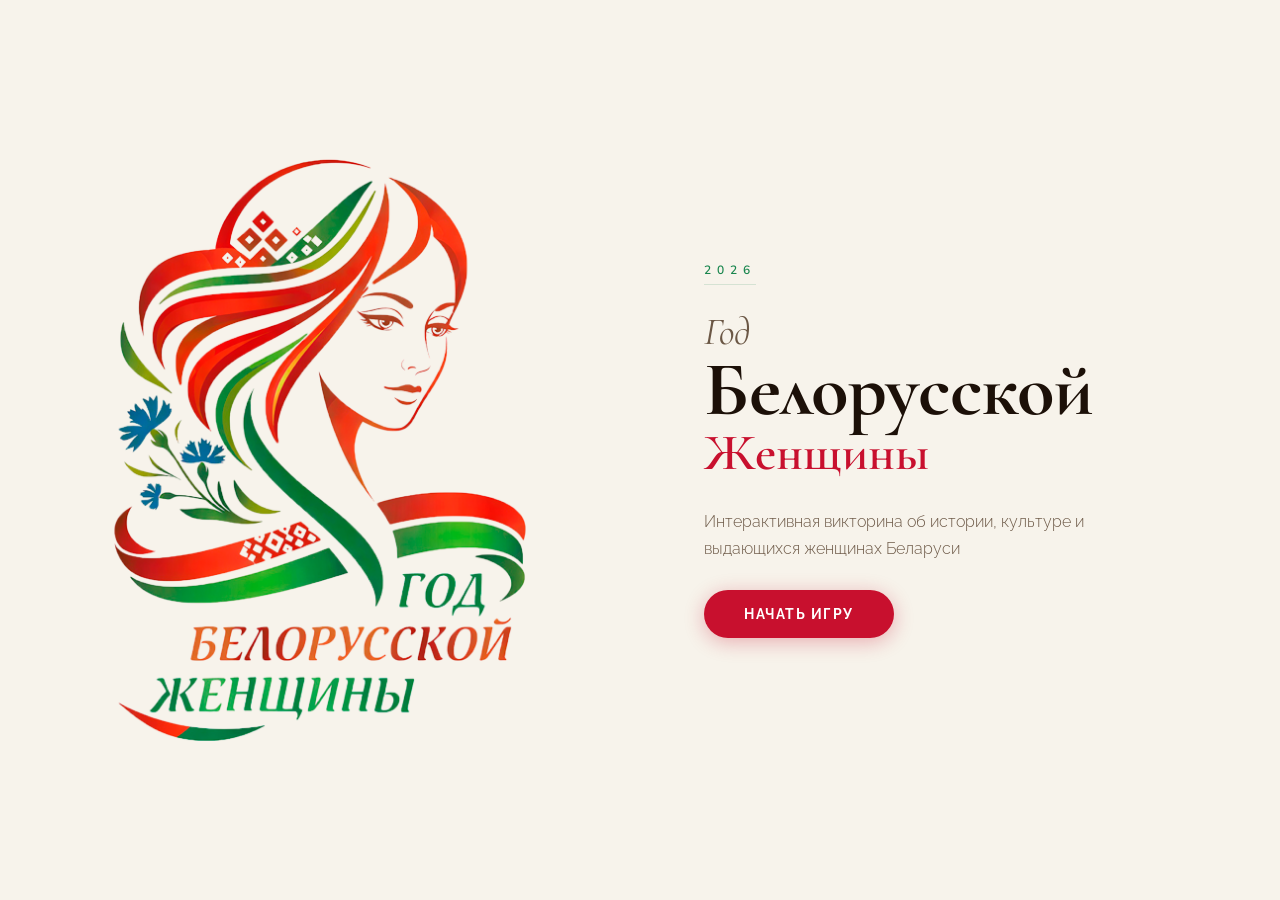
==== commit c3a2d5b0: "big update" ====
--- a/index.html
+++ b/index.html
@@ -5,8 +5,80 @@
 <meta name="viewport" content="width=device-width, initial-scale=1.0">
 <title>Год Белорусской Женщины — 2025</title>
 <link rel="preconnect" href="https://fonts.googleapis.com">
-<link href="https://fonts.googleapis.com/css2?family=Cormorant+Garamond:ital,wght@0,400;0,600;0,700;1,400&family=Raleway:wght@300;400;600;700&family=Playfair+Display+SC:wght@400;700&display=swap" rel="stylesheet">
-<link rel="stylesheet" href="style.css">
+<link href="https://fonts.googleapis.com/css2?family=Cormorant+Garamond:ital,wght@0,400;0,600;0,700;1,400&family=Raleway:wght@300;400;600;700&family=Playfair+Display+SC:wght@400;700&family=Nunito:wght@300;400;600;700;800&display=swap" rel="stylesheet">
+<link rel="stylesheet" href="вспомогательное\style.css">
+<style>
+  /* ── НОВЫЕ КАРТОЧКИ ── */
+  /* 8 карточек: первые 6 идут в 3 колонки как раньше,
+     7-я и 8-я занимают по одной колонке, центрируются,
+     карточка результатов остаётся span всей строки */
+  .menu-grid-inner {
+    display: grid;
+    grid-template-columns: repeat(3, 1fr);
+    gap: 20px;
+  }
+  .mcard-pair-row {
+    display: grid;
+    grid-template-columns: repeat(3, 1fr);
+    gap: 20px;
+  }
+  /* Центрируем 2 карточки в строке из 3 колонок */
+  .mcard-pair-row {
+    display: flex;
+    justify-content: center;
+    gap: 20px;
+  }
+  .mcard-pair-row .mcard {
+    flex: 0 0 calc(33.333% - 14px);
+    max-width: calc(33.333% - 14px);
+  }
+
+  /* Карточки "Ребусы" и "Угадай мелодию" — одинаковый стиль со всеми */
+  .mcard-rebus,
+  .mcard-music {
+    border-color: var(--border-light);
+    background: var(--surface);
+  }
+
+  /* Пульсирующая нотка на карточке музыки */
+  .music-note-badge {
+    position: absolute;
+    top: 20px; right: 20px;
+    font-size: 28px;
+    opacity: 0.18;
+    animation: notePulse 2.4s ease-in-out infinite;
+    pointer-events: none;
+  }
+  @keyframes notePulse {
+    0%, 100% { transform: scale(1) rotate(-5deg); opacity: 0.18; }
+    50%       { transform: scale(1.15) rotate(5deg); opacity: 0.32; }
+  }
+  .mcard-music:hover .music-note-badge { opacity: 0.5; }
+
+  /* "Скоро" бейдж на ребусах */
+  .soon-badge {
+    display: inline-block;
+    font-family: var(--font-caps);
+    font-size: 9px; letter-spacing: 2px;
+    color: var(--green);
+    border: 1px solid var(--border-green);
+    border-radius: 20px;
+    padding: 2px 10px;
+    margin-left: 8px;
+    vertical-align: middle;
+    opacity: 0.8;
+  }
+
+  @media (max-width: 1024px) {
+    .menu-grid-inner { grid-template-columns: repeat(2, 1fr); }
+    .mcard-pair-row .mcard { flex: 0 0 calc(50% - 10px); max-width: calc(50% - 10px); }
+  }
+  @media (max-width: 720px) {
+    .menu-grid-inner { grid-template-columns: 1fr; }
+    .mcard-pair-row { flex-direction: column; }
+    .mcard-pair-row .mcard { flex: 1 1 auto; max-width: 100%; }
+  }
+</style>
 </head>
 <body>
 
@@ -23,17 +95,12 @@
         <span class="line-md">Женщины</span>
       </h1>
       <p class="home-desc">Интерактивная викторина об истории, культуре и выдающихся женщинах Беларуси</p>
-      <div class="home-score-row" id="home-score-row" style="display:none">
-        <div class="hs-score"><span class="hs-num" id="hs-num">0</span> очков</div>
-        <div class="hs-level" id="hs-level">Новичок</div>
-      </div>
       <div class="home-actions">
         <button class="cta-btn" onclick="showScreen('screen-menu')">Начать игру</button>
-        <button class="ghost-btn" onclick="showScreen('screen-results')">Результаты</button>
       </div>
     </div>
     <div class="home-right">
-      <img src="logo.png" alt="">
+      <img src="вспомогательное/logo.png" alt="">
     </div>
   </div>
 </section>
@@ -42,23 +109,21 @@
 <section id="screen-menu" class="screen">
   <header class="top-bar">
     <button class="nav-back" onclick="showScreen('screen-home')">&#8592; Главная</button>
-    <div class="top-bar-score">
-      <span class="tbs-label">Очки</span>
-      <span class="tbs-val" id="menu-score-val">0</span>
-    </div>
   </header>
   <div class="page-head">
     <h2 class="page-title">Выберите задание</h2>
     <div class="title-rule"></div>
   </div>
-  <div class="menu-grid" id="menu-grid">
+
+  <div class="menu-grid">
+    <!-- Строка 1: карточки 01–03 -->
     <div class="mcard" data-cat="famous" onclick="startQuiz('famous')">
       <div class="mcard-num">01</div>
       <div class="mcard-body">
         <h3 class="mcard-title">Известные женщины</h3>
         <p class="mcard-desc">Выдающиеся белоруски, вписавшие своё имя в историю</p>
         <div class="mcard-meta">
-          <span class="mcard-count">10 вопросов</span>
+          <span class="mcard-count">20 вопросов</span>
           <div class="mcard-stars" id="stars-famous"></div>
         </div>
       </div>
@@ -69,7 +134,7 @@
         <h3 class="mcard-title">История и культура</h3>
         <p class="mcard-desc">Традиции, праздники и культурное наследие Беларуси</p>
         <div class="mcard-meta">
-          <span class="mcard-count">10 вопросов</span>
+          <span class="mcard-count">20 вопросов</span>
           <div class="mcard-stars" id="stars-history"></div>
         </div>
       </div>
@@ -80,11 +145,13 @@
         <h3 class="mcard-title">Современность</h3>
         <p class="mcard-desc">Беларусь сегодня — достижения и современные реалии</p>
         <div class="mcard-meta">
-          <span class="mcard-count">10 вопросов</span>
+          <span class="mcard-count">20 вопросов</span>
           <div class="mcard-stars" id="stars-modern"></div>
         </div>
       </div>
     </div>
+
+    <!-- Строка 2: карточки 04–06 -->
     <div class="mcard" data-cat="puzzle" onclick="showScreen('screen-puzzle')">
       <div class="mcard-num">04</div>
       <div class="mcard-body">
@@ -117,17 +184,32 @@
         </div>
       </div>
     </div>
-    <div class="mcard mcard-results" onclick="showScreen('screen-results')">
-      <div class="mcard-num">&#9670;</div>
-      <div class="mcard-body">
-        <h3 class="mcard-title">Мои результаты</h3>
-        <p class="mcard-desc">Достижения, уровень и итоговый счёт</p>
-        <div class="mcard-meta">
-          <span class="mcard-count" id="menu-total-score">0 очков</span>
-        </div>
-      </div>
-    </div>
-  </div>
+
+    <!-- Строка 3: карточки 07–08 (по краям, центрируется через сетку) -->
+    <div class="mcard mcard-rebus" data-cat="rebus" onclick="window.location.href='rebus.html'">
+      <div class="mcard-num">07</div>
+      <div class="mcard-body">
+        <h3 class="mcard-title">Ребусы</h3>
+        <p class="mcard-desc">Разгадай зашифрованные слова и образы, связанные с Беларусью</p>
+        <div class="mcard-meta">
+          <span class="mcard-count">8 ребусов</span>
+        </div>
+      </div>
+    </div>
+    <div class="mcard mcard-music" data-cat="music" onclick="window.location.href='music.html'">
+      <div class="music-note-badge">♪</div>
+      <div class="mcard-num">08</div>
+      <div class="mcard-body">
+        <h3 class="mcard-title">Угадай мелодию</h3>
+        <p class="mcard-desc">Слушай отрывок и выбирай правильный ответ — проверь музыкальный слух</p>
+        <div class="mcard-meta">
+          <span class="mcard-count">20 мелодий</span>
+        </div>
+      </div>
+    </div>
+
+    <!-- Карточка результатов — всегда по центру -->
+    </div>
 </section>
 
 <!-- ════════ ВИКТОРИНА ════════ -->
@@ -218,48 +300,36 @@
       <div class="rd-number" id="rd-card-num">01</div>
       <div class="rd-visual" id="rd-visual"></div>
       <p class="rd-text" id="rd-text">Загадка...</p>
-      <div class="rd-input-row">
-        <input type="text" class="rd-input" id="rd-input" placeholder="Ваш ответ..." onkeydown="if(event.key==='Enter')checkRiddle()">
-        <button class="cta-btn sm" onclick="checkRiddle()">Проверить</button>
-      </div>
-      <div class="rd-hint-toggle" onclick="toggleHint()">Подсказка</div>
-      <div class="rd-hint" id="rd-hint" style="display:none"></div>
-      <div class="rd-feedback" id="rd-feedback" style="display:none"></div>
+      <div class="rd-actions">
+        <button class="cta-btn" onclick="showRiddleAnswer()">Показать ответ</button>
+      </div>
     </div>
     <div class="rd-nav">
-      <button class="ghost-btn sm" onclick="goRiddle(-1)">&#8592; Назад</button>
+      <button class="ghost-btn sm" id="rd-back-btn" onclick="goRiddle(-1)">&#8592; Назад</button>
       <div class="rd-dots" id="rd-dots"></div>
-      <button class="ghost-btn sm" onclick="goRiddle(1)">Далее &#8594;</button>
-    </div>
-  </div>
-</section>
-
-<!-- ════════ РЕЗУЛЬТАТЫ ════════ -->
-<section id="screen-results" class="screen">
-  <header class="top-bar">
-    <button class="nav-back" onclick="showScreen('screen-menu')">&#8592; Меню</button>
-  </header>
-  <div class="results-wrap">
-    <div class="results-hero">
-      <div class="results-score-big" id="results-score-big">0</div>
-      <div class="results-score-label">очков</div>
-      <div class="results-level-tag" id="results-level-tag">Новичок</div>
-    </div>
-    <div class="results-rule"></div>
-    <h3 class="results-ach-title">Прогресс по разделам</h3>
-    <div class="ach-grid" id="ach-grid"></div>
-    <div class="results-actions">
-      <button class="cta-btn" onclick="showScreen('screen-menu')">К заданиям</button>
-      <button class="ghost-btn" onclick="confirmReset()">Сбросить прогресс</button>
-    </div>
-  </div>
-</section>
+      <button class="ghost-btn sm" id="rd-next-btn" onclick="goRiddle(1)">Далее &#8594;</button>
+    </div>
+    <div class="rd-to-menu-row">
+      <button class="ghost-btn" onclick="showScreen('screen-menu')">К заданиям</button>
+    </div>
+  </div>
+
+  <div class="rd-answer-overlay" id="rd-answer-overlay" style="display:none" onclick="closeRiddleAnswer()">
+    <div class="rd-answer-card" onclick="event.stopPropagation()">
+      <div class="rd-answer-label">Ответ</div>
+      <div class="rd-answer-text" id="rd-answer-text"></div>
+      <p class="rd-answer-explain" id="rd-answer-explain"></p>
+      <button class="cta-btn" id="rd-answer-next-btn" onclick="riddleAnswerNext()">Следующая загадка</button>
+    </div>
+  </div>
+</section>
+
 
 <!-- ════════ ОВЕРЛЕЙ: итог викторины ════════ -->
 <div class="overlay" id="quiz-overlay" style="display:none">
   <div class="overlay-panel">
     <div class="ovl-grade" id="ovl-grade">Отлично</div>
-    <div class="ovl-score-num" id="ovl-score-num">0</div>
+    <div id="ovl-score-num" style="font-family: 'Nunito', system-ui, sans-serif; font-size: 50px; font-weight: 700;">0</div>
     <div class="ovl-score-label">очков в этом раунде</div>
     <div class="ovl-stars" id="ovl-stars"></div>
     <div class="ovl-btns">
@@ -269,7 +339,6 @@
   </div>
 </div>
 
-
 <!-- ════════ ЦВЕТОК КАЧЕСТВ ════════ -->
 <section id="screen-flower" class="screen">
   <header class="top-bar">
@@ -284,7 +353,6 @@
     </div>
   </div>
 
-  <!-- Modal -->
   <div class="flower-modal-bg" id="flower-modal-bg" onclick="closeFlowerModal()">
     <div class="flower-modal" id="flower-modal" onclick="event.stopPropagation()">
       <button class="flower-modal-close" onclick="closeFlowerModal()">&#215;</button>
@@ -295,6 +363,6 @@
   </div>
 </section>
 
-<script src="script.js"></script>
+<script src="вспомогательное/script.js"></script>
 </body>
 </html>
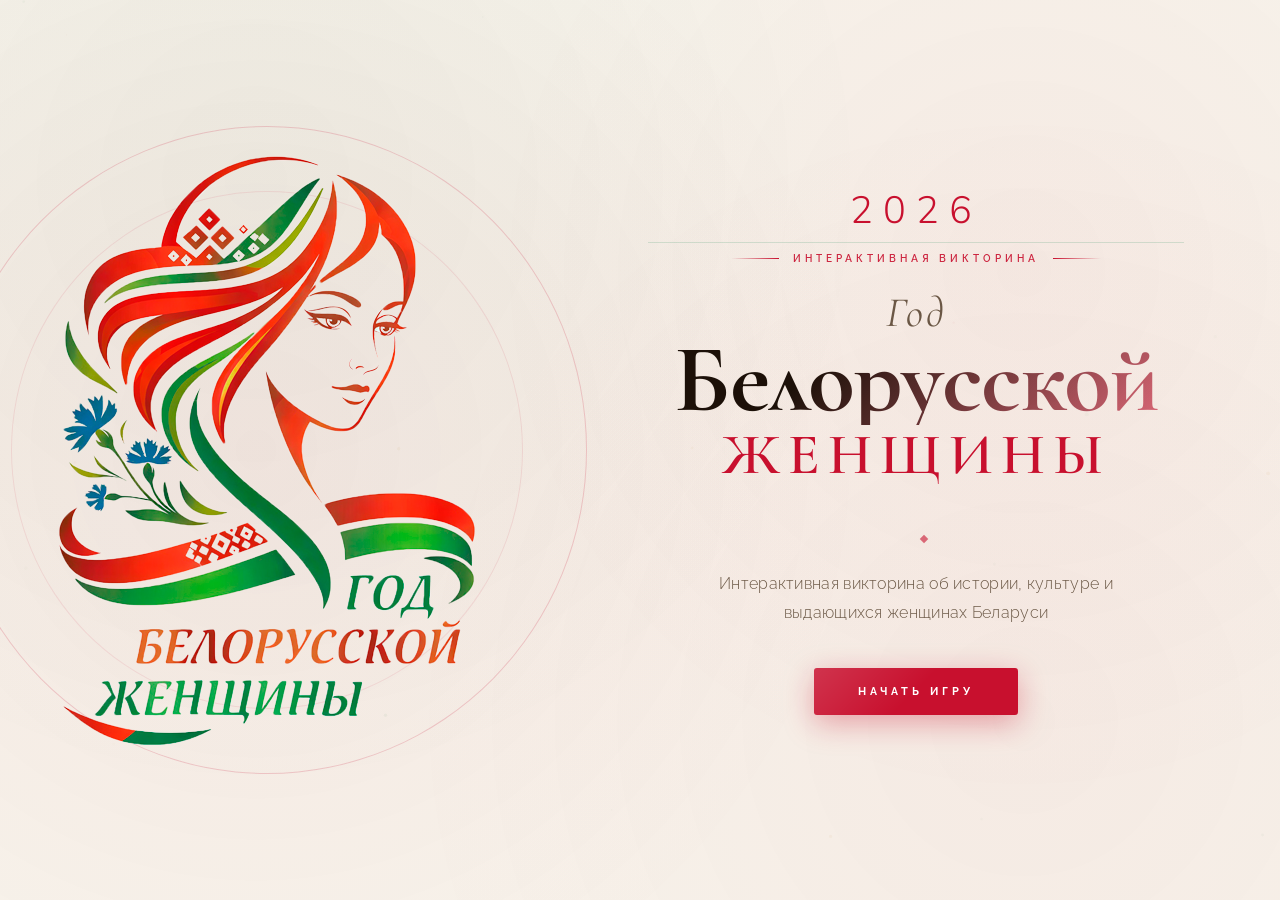
==== commit 487c6683: "redesigning the home page" ====
--- a/index.html
+++ b/index.html
@@ -8,22 +8,337 @@
 <link href="https://fonts.googleapis.com/css2?family=Cormorant+Garamond:ital,wght@0,400;0,600;0,700;1,400&family=Raleway:wght@300;400;600;700&family=Playfair+Display+SC:wght@400;700&family=Nunito:wght@300;400;600;700;800&display=swap" rel="stylesheet">
 <link rel="stylesheet" href="вспомогательное\style.css">
 <style>
+  /* ══════════════════════════════════════════
+     ГЛАВНАЯ СТРАНИЦА — РЕДИЗАЙН
+  ══════════════════════════════════════════ */
+
+  /* ── Оверлей-фон с орнаментом ── */
+  #screen-home {
+    position: relative;
+    overflow: hidden;
+  }
+
+  /* Тонкая декоративная сетка-подложка */
+  #screen-home::before {
+    content: '';
+    position: absolute;
+    inset: 0;
+    background-image:
+      radial-gradient(circle at 20% 50%, rgba(200, 16, 46, 0.06) 0%, transparent 55%),
+      radial-gradient(circle at 80% 30%, rgba(200, 16, 46, 0.04) 0%, transparent 45%);
+    pointer-events: none;
+    z-index: 0;
+  }
+
+  /* ── Сетка главной ── */
+  .home-grid {
+    position: relative;
+    z-index: 1;
+    display: grid;
+    grid-template-columns: 1fr 1fr;
+    align-items: center;
+    min-height: 100vh;
+    max-width: 1280px;
+    margin: 0 auto;
+    padding: 0 48px 0 0;
+    gap: 0;
+  }
+
+  /* ── ЛЕВАЯ КОЛОНКА — логотип ── */
+  .home-left-img {
+    display: flex;
+    align-items: center;
+    justify-content: flex-start;
+    position: relative;
+    padding: 48px 16px 48px 0;
+    margin-left: -24px;
+    animation: fadeSlideLeft 0.9s cubic-bezier(0.22, 1, 0.36, 1) both;
+  }
+
+  /* Обёртка для позиционирования кружков вокруг логотипа */
+  .home-logo-wrap {
+    position: relative;
+    display: inline-flex;
+    align-items: center;
+    justify-content: center;
+  }
+
+  .home-logo-wrap::before {
+    content: '';
+    position: absolute;
+    width: 110%;
+    height: 110%;
+    border-radius: 50%;
+    border: 1px solid rgba(200, 16, 46, 0.18);
+    animation: ringPulse 4s ease-in-out infinite;
+    pointer-events: none;
+  }
+  .home-logo-wrap::after {
+    content: '';
+    position: absolute;
+    width: 88%;
+    height: 88%;
+    border-radius: 50%;
+    border: 1px solid rgba(200, 16, 46, 0.09);
+    animation: ringPulse 4s ease-in-out infinite reverse;
+    pointer-events: none;
+  }
+
+  @keyframes ringPulse {
+    0%, 100% { transform: scale(1); opacity: 1; }
+    50%       { transform: scale(1.03); opacity: 0.6; }
+  }
+
+  .home-logo-img {
+    width: min(620px, 100%);
+    max-width: 620px;
+    height: auto;
+    display: block;
+    position: relative;
+    z-index: 2;
+    transition: transform 0.5s cubic-bezier(0.22, 1, 0.36, 1);
+  }
+
+  .home-logo-img:hover {
+    transform: scale(1.025) translateY(-4px);
+  }
+
+  /* ── ПРАВАЯ КОЛОНКА — текст ── */
+  .home-right-text {
+    display: flex;
+    flex-direction: column;
+    justify-content: center;
+    align-items: center;
+    text-align: center;
+    padding: 64px 48px 64px 32px;
+    animation: fadeSlideRight 0.9s cubic-bezier(0.22, 1, 0.36, 1) 0.1s both;
+  }
+
+  /* Верхний акцент — декоративная линия */
+  .home-eyebrow {
+    display: flex;
+    align-items: center;
+    justify-content: center;
+    gap: 14px;
+    margin-bottom: 28px;
+  }
+  .home-eyebrow-line {
+    width: 48px;
+    height: 1px;
+    background: linear-gradient(to right, transparent, var(--red, #C8102E));
+    flex-shrink: 0;
+  }
+  .home-eyebrow-line.right {
+    background: linear-gradient(to left, transparent, var(--red, #C8102E));
+  }
+  .home-eyebrow-text {
+    font-family: 'Raleway', sans-serif;
+    font-size: 10px;
+    font-weight: 600;
+    letter-spacing: 4px;
+    text-transform: uppercase;
+    color: var(--red, #C8102E);
+    opacity: 0.9;
+  }
+
+  /* Бейдж года */
+  .year-badge {
+    display: block;
+    text-align: center;
+    font-family: 'Nunito', sans-serif;
+    font-size: clamp(24px, 3.2vw, 38px);
+    font-weight: 300;
+    letter-spacing: 10px;
+    color: var(--red, #C8102E);
+    opacity: 0.75;
+    margin-bottom: 10px;
+    width: 100%;
+    animation: fadeSlideRight 0.9s cubic-bezier(0.22, 1, 0.36, 1) 0.12s both;
+  }
+
+  /* Заголовок */
+  .home-title {
+    font-family: 'Cormorant Garamond', serif;
+    line-height: 1;
+    margin: 0 0 28px 0;
+    display: flex;
+    flex-direction: column;
+    gap: 2px;
+  }
+
+  .home-title .line-sm {
+    font-size: clamp(22px, 3.5vw, 42px);
+    font-weight: 400;
+    font-style: italic;
+    letter-spacing: 3px;
+    opacity: 0.7;
+    animation: fadeSlideRight 0.9s cubic-bezier(0.22, 1, 0.36, 1) 0.2s both;
+  }
+  .home-title .line-lg {
+    font-size: clamp(44px, 7.5vw, 96px);
+    font-weight: 700;
+    letter-spacing: -1px;
+    line-height: 0.92;
+    background: linear-gradient(135deg, var(--text, #fff) 30%, rgba(200,16,46,0.6) 100%);
+    -webkit-background-clip: text;
+    -webkit-text-fill-color: transparent;
+    background-clip: text;
+    animation: fadeSlideRight 0.9s cubic-bezier(0.22, 1, 0.36, 1) 0.25s both;
+  }
+  .home-title .line-md {
+    font-size: clamp(28px, 4.5vw, 58px);
+    font-weight: 600;
+    letter-spacing: 8px;
+    text-transform: uppercase;
+    opacity: 0.85;
+    animation: fadeSlideRight 0.9s cubic-bezier(0.22, 1, 0.36, 1) 0.3s both;
+  }
+
+  /* Разделитель */
+  .home-divider {
+    display: flex;
+    align-items: center;
+    gap: 16px;
+    margin: 24px 0 28px;
+    animation: fadeSlideRight 0.9s cubic-bezier(0.22, 1, 0.36, 1) 0.35s both;
+  }
+  .home-divider-line {
+    flex: 1;
+    height: 1px;
+    background: linear-gradient(to right, rgba(200,16,46,0.4), transparent);
+    max-width: 80px;
+  }
+  .home-divider-diamond {
+    width: 6px; height: 6px;
+    background: var(--red, #C8102E);
+    transform: rotate(45deg);
+    opacity: 0.6;
+    flex-shrink: 0;
+  }
+
+  /* Описание */
+  .home-desc {
+    font-family: 'Raleway', sans-serif;
+    font-size: clamp(13px, 1.4vw, 16px);
+    font-weight: 300;
+    line-height: 1.8;
+    letter-spacing: 0.3px;
+    opacity: 0.72;
+    margin: 0 0 40px 0;
+    max-width: 420px;
+    text-align: center;
+    animation: fadeSlideRight 0.9s cubic-bezier(0.22, 1, 0.36, 1) 0.4s both;
+  }
+
+  /* Кнопка CTA */
+  .home-actions {
+    display: flex;
+    align-items: center;
+    justify-content: center;
+    gap: 20px;
+    animation: fadeSlideRight 0.9s cubic-bezier(0.22, 1, 0.36, 1) 0.48s both;
+  }
+
+  /* Переопределяем cta-btn только внутри home-actions */
+  .home-actions .cta-btn {
+    position: relative;
+    overflow: hidden;
+    font-family: 'Raleway', sans-serif;
+    font-size: 11px;
+    font-weight: 700;
+    letter-spacing: 4px;
+    text-transform: uppercase;
+    padding: 17px 44px;
+    border-radius: 3px;
+    background: var(--red, #C8102E);
+    color: #fff;
+    border: none;
+    cursor: pointer;
+    transition: transform 0.3s ease, box-shadow 0.3s ease;
+    box-shadow: 0 8px 30px rgba(200,16,46,0.35);
+  }
+  .home-actions .cta-btn::after {
+    content: '';
+    position: absolute;
+    inset: 0;
+    background: linear-gradient(135deg, rgba(255,255,255,0.15) 0%, transparent 50%);
+    pointer-events: none;
+  }
+  .home-actions .cta-btn:hover {
+    transform: translateY(-2px);
+    box-shadow: 0 14px 40px rgba(200,16,46,0.5);
+  }
+  .home-actions .cta-btn:active {
+    transform: translateY(0);
+  }
+
+  /* Счётчик — маленький инфо-тег */
+  .home-stat {
+    display: flex;
+    flex-direction: column;
+    gap: 2px;
+    padding-left: 20px;
+    border-left: 1px solid rgba(255,255,255,0.12);
+  }
+  .home-stat-num {
+    font-family: 'Cormorant Garamond', serif;
+    font-size: 26px;
+    font-weight: 700;
+    line-height: 1;
+    color: var(--red, #C8102E);
+  }
+  .home-stat-label {
+    font-family: 'Raleway', sans-serif;
+    font-size: 9px;
+    font-weight: 600;
+    letter-spacing: 2px;
+    text-transform: uppercase;
+    opacity: 0.45;
+  }
+
+  /* ── Анимации входа ── */
+  @keyframes fadeSlideLeft {
+    from { opacity: 0; transform: translateX(-32px); }
+    to   { opacity: 1; transform: translateX(0); }
+  }
+  @keyframes fadeSlideRight {
+    from { opacity: 0; transform: translateX(24px); }
+    to   { opacity: 1; transform: translateX(0); }
+  }
+
+  /* ── Адаптив ── */
+  @media (max-width: 900px) {
+    .home-grid {
+      grid-template-columns: 1fr;
+      padding: 40px 24px 60px;
+      gap: 36px;
+    }
+    .home-left-img {
+      order: -1;
+      padding: 24px;
+    }
+    .home-logo-img {
+      max-width: 300px;
+    }
+    .home-left-img::before { width: 340px; height: 340px; }
+    .home-left-img::after  { width: 260px; height: 260px; }
+    .home-right-text {
+      padding: 0 8px 24px;
+      text-align: center;
+      align-items: center;
+    }
+    .home-eyebrow { justify-content: center; }
+    .home-desc { max-width: 100%; }
+    .home-divider-line { max-width: 50px; }
+  }
+
   /* ── НОВЫЕ КАРТОЧКИ ── */
-  /* 8 карточек: первые 6 идут в 3 колонки как раньше,
-     7-я и 8-я занимают по одной колонке, центрируются,
-     карточка результатов остаётся span всей строки */
   .menu-grid-inner {
     display: grid;
     grid-template-columns: repeat(3, 1fr);
     gap: 20px;
   }
   .mcard-pair-row {
-    display: grid;
-    grid-template-columns: repeat(3, 1fr);
-    gap: 20px;
-  }
-  /* Центрируем 2 карточки в строке из 3 колонок */
-  .mcard-pair-row {
     display: flex;
     justify-content: center;
     gap: 20px;
@@ -32,15 +347,11 @@
     flex: 0 0 calc(33.333% - 14px);
     max-width: calc(33.333% - 14px);
   }
-
-  /* Карточки "Ребусы" и "Угадай мелодию" — одинаковый стиль со всеми */
   .mcard-rebus,
   .mcard-music {
     border-color: var(--border-light);
     background: var(--surface);
   }
-
-  /* Пульсирующая нотка на карточке музыки */
   .music-note-badge {
     position: absolute;
     top: 20px; right: 20px;
@@ -54,8 +365,6 @@
     50%       { transform: scale(1.15) rotate(5deg); opacity: 0.32; }
   }
   .mcard-music:hover .music-note-badge { opacity: 0.5; }
-
-  /* "Скоро" бейдж на ребусах */
   .soon-badge {
     display: inline-block;
     font-family: var(--font-caps);
@@ -68,7 +377,6 @@
     vertical-align: middle;
     opacity: 0.8;
   }
-
   @media (max-width: 1024px) {
     .menu-grid-inner { grid-template-columns: repeat(2, 1fr); }
     .mcard-pair-row .mcard { flex: 0 0 calc(50% - 10px); max-width: calc(50% - 10px); }
@@ -87,21 +395,44 @@
 <!-- ════════ ГЛАВНАЯ ════════ -->
 <section id="screen-home" class="screen active">
   <div class="home-grid">
-    <div class="home-left">
+
+    <!-- ЛЕВАЯ — логотип (картинка) -->
+    <div class="home-left-img">
+      <div class="home-logo-wrap">
+        <img class="home-logo-img" src="вспомогательное/logo.png" alt="Год Белорусской Женщины">
+      </div>
+    </div>
+
+    <!-- ПРАВАЯ — текст -->
+    <div class="home-right-text">
       <div class="year-badge">2026</div>
+
+      <div class="home-eyebrow">
+        <span class="home-eyebrow-line"></span>
+        <span class="home-eyebrow-text">Интерактивная викторина</span>
+        <span class="home-eyebrow-line right"></span>
+      </div>
+
       <h1 class="home-title">
         <span class="line-sm">Год</span>
         <span class="line-lg">Белорусской</span>
         <span class="line-md">Женщины</span>
       </h1>
-      <p class="home-desc">Интерактивная викторина об истории, культуре и выдающихся женщинах Беларуси</p>
+
+      <div class="home-divider">
+        <span class="home-divider-line"></span>
+        <span class="home-divider-diamond"></span>
+      </div>
+
+      <p class="home-desc">
+        Интерактивная викторина об истории, культуре и выдающихся женщинах Беларуси
+      </p>
+
       <div class="home-actions">
         <button class="cta-btn" onclick="showScreen('screen-menu')">Начать игру</button>
       </div>
     </div>
-    <div class="home-right">
-      <img src="вспомогательное/logo.png" alt="">
-    </div>
+
   </div>
 </section>
 
@@ -185,7 +516,7 @@
       </div>
     </div>
 
-    <!-- Строка 3: карточки 07–08 (по краям, центрируется через сетку) -->
+    <!-- Строка 3: карточки 07–08 -->
     <div class="mcard mcard-rebus" data-cat="rebus" onclick="window.location.href='rebus.html'">
       <div class="mcard-num">07</div>
       <div class="mcard-body">
@@ -207,9 +538,7 @@
         </div>
       </div>
     </div>
-
-    <!-- Карточка результатов — всегда по центру -->
-    </div>
+  </div>
 </section>
 
 <!-- ════════ ВИКТОРИНА ════════ -->
@@ -313,7 +642,6 @@
       <button class="ghost-btn" onclick="showScreen('screen-menu')">К заданиям</button>
     </div>
   </div>
-
   <div class="rd-answer-overlay" id="rd-answer-overlay" style="display:none" onclick="closeRiddleAnswer()">
     <div class="rd-answer-card" onclick="event.stopPropagation()">
       <div class="rd-answer-label">Ответ</div>
@@ -323,7 +651,6 @@
     </div>
   </div>
 </section>
-
 
 <!-- ════════ ОВЕРЛЕЙ: итог викторины ════════ -->
 <div class="overlay" id="quiz-overlay" style="display:none">
@@ -345,14 +672,10 @@
     <button class="nav-back" onclick="showScreen('screen-menu')">&#8592; Меню</button>
     <div class="top-bar-title">Цветок качеств</div>
   </header>
-
   <div class="flower-wrap">
     <div class="flower-subtitle">Семь граней белорусской женщины</div>
-    <div class="flower-container" id="flower-container">
-      <!-- hexagons rendered by JS -->
-    </div>
-  </div>
-
+    <div class="flower-container" id="flower-container"></div>
+  </div>
   <div class="flower-modal-bg" id="flower-modal-bg" onclick="closeFlowerModal()">
     <div class="flower-modal" id="flower-modal" onclick="event.stopPropagation()">
       <button class="flower-modal-close" onclick="closeFlowerModal()">&#215;</button>
